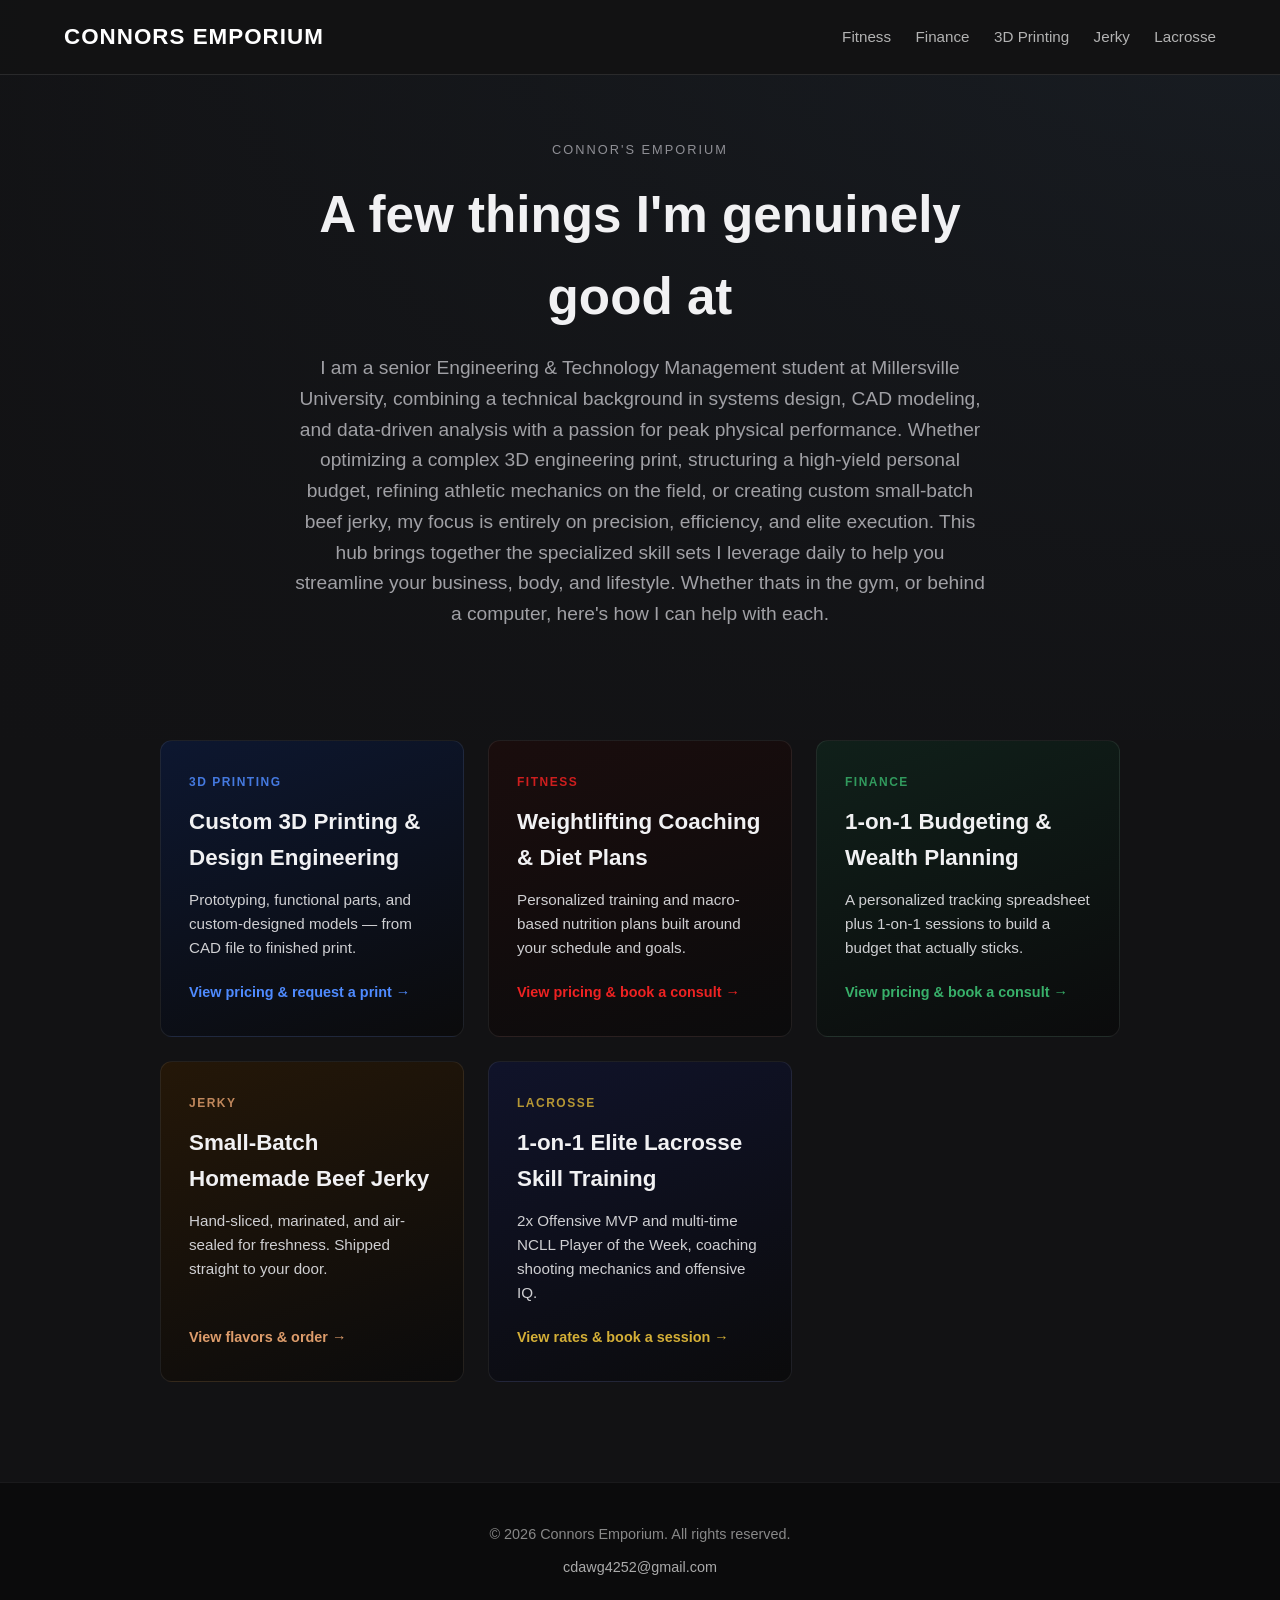
==== index.html @ 1c8dcb89 "Update index.html" ====
<!DOCTYPE html>
<html lang="en">
<head>
    <meta charset="UTF-8">
    <meta name="viewport" content="width=device-width, initial-scale=1.0">
    <title>Connors Emporium | Custom Services & Goods</title>
    <meta name="description" content="Connor's Emporium — custom 3D printing & design, personal training & nutrition coaching, budgeting consultations, and small-batch beef jerky.">
    <link rel="stylesheet" href="style.css">
</head>
<body>

    <header class="navbar">
        <a href="index.html" class="logo">Connors Emporium</a>
        <nav>
            <a href="fitness.html">Fitness</a>
            <a href="finance.html">Finance</a>
            <a href="printing.html">3D Printing</a>
            <a href="jerky.html">Jerky</a>
            <a href="lacrosse.html">Lacrosse</a>
        </nav>
    </header>

    <section class="hero">
        <div class="hero-content">
            <span class="eyebrow">Connor's Emporium</span>
            <h1>A few things I'm genuinely good at</h1>
            <p>
                I am a senior Engineering & Technology Management student at Millersville University, 
                combining a technical background in systems design, CAD modeling, and data-driven analysis with a passion for peak physical performance.
                Whether optimizing a complex 3D engineering print, structuring a high-yield personal budget, refining athletic mechanics on the field,
                or creating custom small-batch beef jerky, my focus is entirely on precision, efficiency, and elite execution. 
                This hub brings together the specialized skill sets I leverage daily to help you streamline your business, body, and lifestyle. Whether thats in the gym,
                or behind a computer, here's how I can help with each.
            </p>
        </div>
    </section>

    <div class="hub-grid">

        <a href="printing.html" class="service-card card-printing">
            <span class="tag">3D Printing</span>
            <h3>Custom 3D Printing & Design Engineering</h3>
            <p>Prototyping, functional parts, and custom-designed models — from CAD file to finished print.</p>
            <span class="card-cta">View pricing &amp; request a print &rarr;</span>
        </a>

        <a href="fitness.html" class="service-card card-fitness">
            <span class="tag">Fitness</span>
            <h3>Weightlifting Coaching & Diet Plans</h3>
            <p>Personalized training and macro-based nutrition plans built around your schedule and goals.</p>
            <span class="card-cta">View pricing &amp; book a consult &rarr;</span>
        </a>

        <a href="finance.html" class="service-card card-finance">
            <span class="tag">Finance</span>
            <h3>1-on-1 Budgeting & Wealth Planning</h3>
            <p>A personalized tracking spreadsheet plus 1-on-1 sessions to build a budget that actually sticks.</p>
            <span class="card-cta">View pricing &amp; book a consult &rarr;</span>
        </a>

        <a href="jerky.html" class="service-card card-jerky">
            <span class="tag">Jerky</span>
            <h3>Small-Batch Homemade Beef Jerky</h3>
            <p>Hand-sliced, marinated, and air-sealed for freshness. Shipped straight to your door.</p>
            <span class="card-cta">View flavors &amp; order &rarr;</span>
        </a>

        <a href="lacrosse.html" class="service-card card-lacrosse">
            <span class="tag">Lacrosse</span>
            <h3>1-on-1 Elite Lacrosse Skill Training</h3>
            <p>2x Offensive MVP and multi-time NCLL Player of the Week, coaching shooting mechanics and offensive IQ.</p>
            <span class="card-cta">View rates &amp; book a session &rarr;</span>
        </a>

    </div>

    <footer>
        <p>&copy; 2026 Connors Emporium. All rights reserved.</p>
        <div class="footer-links">
            <a href="mailto:cdawg4252@gmail.com">cdawg4252@gmail.com</a>
            <!-- Add social/LinkedIn links here if you want them -->
        </div>
    </footer>

    <a href="#" class="back-to-top" aria-label="Back to top">&uarr;</a>
    <script src="script.js"></script>
</body>
</html>
---- style.css ----
/* ============================================================
   Connors Emporium — shared stylesheet
   Used by: index.html (hub) + fitness/finance/printing/jerky.html
   ============================================================ */

* {
    margin: 0;
    padding: 0;
    box-sizing: border-box;
    font-family: 'Segoe UI', Tahoma, Geneva, Verdana, sans-serif;
    scroll-behavior: smooth;
}

body {
    background-color: #121214;
    color: #f1f1f3;
    line-height: 1.6;
}

a { color: inherit; }

/* --- Sticky Navigation --- */
.navbar {
    position: fixed;
    top: 0;
    width: 100%;
    background-color: rgba(18, 18, 20, 0.95);
    display: flex;
    justify-content: space-between;
    align-items: center;
    padding: 1.2rem 5%;
    z-index: 1000;
    border-bottom: 1px solid rgba(255, 255, 255, 0.1);
}

.navbar .logo {
    font-size: 1.4rem;
    font-weight: 700;
    letter-spacing: 1px;
    text-transform: uppercase;
    color: #ffffff;
    text-decoration: none;
}

.navbar nav a {
    color: #b3b3b3;
    text-decoration: none;
    margin-left: 20px;
    font-weight: 500;
    font-size: 0.95rem;
    transition: color 0.3s ease;
}

.navbar nav a:hover { color: #ffffff; }

.navbar nav a.back-link {
    border: 1px solid rgba(255,255,255,0.25);
    padding: 6px 14px;
    border-radius: 20px;
}

/* --- Hero --- */
.hero {
    min-height: 60vh;
    background: linear-gradient(rgba(18, 18, 20, 0.75), rgba(18, 18, 20, 0.95)),
                radial-gradient(circle at top right, #2c3e50, #121214);
    display: flex;
    justify-content: center;
    align-items: center;
    text-align: center;
    padding: 140px 20px 80px;
}

.hero-content { max-width: 760px; }

.hero-content .eyebrow {
    text-transform: uppercase;
    letter-spacing: 2px;
    font-size: 0.8rem;
    color: #8f8f95;
    margin-bottom: 14px;
    display: block;
}

.hero-content h1 {
    font-size: 3.2rem;
    margin-bottom: 15px;
    font-weight: 800;
}

.hero-content p {
    font-size: 1.2rem;
    max-width: 700px;
    margin: 0 auto 30px auto;
    color: #a0a0a5;
}

.credentials-row {
    display: flex;
    flex-wrap: wrap;
    justify-content: center;
    gap: 12px;
    margin-top: 20px;
}

.credential-pill {
    background: rgba(255,255,255,0.08);
    border: 1px solid rgba(255,255,255,0.15);
    padding: 8px 16px;
    border-radius: 20px;
    font-size: 0.85rem;
    font-weight: 600;
}

/* --- Generic layout --- */
.section {
    padding: 90px 20px;
    display: flex;
    justify-content: center;
}

.container { width: 100%; max-width: 850px; }

.section h2 { font-size: 2.2rem; margin-bottom: 10px; text-align: center; }

.section-subtitle {
    text-align: center;
    margin-bottom: 45px;
    color: #dddddf;
    font-size: 1.1rem;
    max-width: 650px;
    margin-left: auto;
    margin-right: auto;
}

/* --- About / bio block --- */
.about-block {
    max-width: 700px;
    margin: 0 auto 50px auto;
    padding: 24px 28px;
    border-radius: 10px;
    background: rgba(255,255,255,0.04);
    border: 1px solid rgba(255,255,255,0.08);
    font-size: 1rem;
    color: #d5d5d8;
}
.about-block strong { color: #ffffff; }

/* --- Pricing --- */
.pricing-box {
    max-width: 700px;
    margin: 0 auto 50px auto;
    padding: 24px 28px;
    border-radius: 10px;
    border: 1px dashed rgba(255,255,255,0.25);
    background: rgba(255,255,255,0.03);
}
.pricing-box h3 { font-size: 1.15rem; margin-bottom: 14px; }
.pricing-row {
    display: flex;
    justify-content: space-between;
    padding: 8px 0;
    border-bottom: 1px solid rgba(255,255,255,0.08);
    font-size: 0.95rem;
}
.pricing-row:last-child { border-bottom: none; }
.pricing-row .price { font-weight: 700; }
.pricing-note { font-size: 0.82rem; color: #9a9a9f; margin-top: 12px; }

/* --- Testimonials --- */
.testimonial-grid {
    display: grid;
    grid-template-columns: repeat(auto-fit, minmax(220px, 1fr));
    gap: 20px;
    max-width: 750px;
    margin: 0 auto 50px auto;
}
.testimonial-card {
    border: 2px dashed rgba(255,255,255,0.2);
    border-radius: 8px;
    padding: 20px;
    font-size: 0.9rem;
    color: #a7a7ac;
    text-align: center;
}

/* --- Hub page: service cards --- */
.hub-grid {
    display: grid;
    grid-template-columns: repeat(auto-fit, minmax(260px, 1fr));
    gap: 24px;
    max-width: 1000px;
    margin: 0 auto;
    padding: 0 20px 100px;
}

.service-card {
    border-radius: 12px;
    padding: 32px 28px;
    text-decoration: none;
    display: flex;
    flex-direction: column;
    gap: 12px;
    transition: transform 0.2s ease, box-shadow 0.2s ease;
    border: 1px solid rgba(255,255,255,0.08);
}
.service-card:hover {
    transform: translateY(-4px);
    box-shadow: 0 12px 30px rgba(0,0,0,0.35);
}
.service-card .tag {
    text-transform: uppercase;
    font-size: 0.75rem;
    letter-spacing: 1.5px;
    font-weight: 700;
    opacity: 0.85;
}
.service-card h3 { font-size: 1.4rem; }
.service-card p { font-size: 0.95rem; color: #cfcfd2; flex-grow: 1; }
.service-card .card-cta {
    font-weight: 700;
    font-size: 0.9rem;
    margin-top: 8px;
}

.card-fitness { background: linear-gradient(160deg, #1a0d0d, #0b0b0c); }
.card-fitness .tag, .card-fitness .card-cta { color: #ee2222; }

.card-finance { background: linear-gradient(160deg, #10201a, #0b0b0c); }
.card-finance .tag, .card-finance .card-cta { color: #38b06a; }

.card-printing { background: linear-gradient(160deg, #0d1730, #0b0b0c); }
.card-printing .tag, .card-printing .card-cta { color: #4f8bff; }

.card-jerky { background: linear-gradient(160deg, #241708, #0b0b0c); }
.card-jerky .tag, .card-jerky .card-cta { color: #dd9c6b; }

.card-lacrosse { background: linear-gradient(160deg, #10132a, #0b0b0c); }
.card-lacrosse .tag, .card-lacrosse .card-cta { color: #d4af37; }

/* --- Section color themes (subpages) --- */
.section-fitness { background-color: #0b0b0c; border-top: 4px solid #cc1111; }
.section-fitness h2 { color: #ee2222; }

.section-finance { background-color: #ffffff; color: #1a2e1a; }
.section-finance h2 { color: #1e5c2d; }
.section-finance .section-subtitle { color: #4a554a; }
.section-finance .about-block { background: rgba(30,92,45,0.06); border-color: rgba(30,92,45,0.2); color: #223a22; }
.section-finance .about-block strong { color: #1e5c2d; }
.section-finance .pricing-box { border-color: rgba(30,92,45,0.35); background: rgba(30,92,45,0.04); }
.section-finance .pricing-row { border-bottom-color: rgba(30,92,45,0.15); color: #223a22; }
.section-finance .pricing-note { color: #5a655a; }
.section-finance .testimonial-card { border-color: rgba(30,92,45,0.3); color: #4a554a; }
.section-finance .order-form label { color: #223a22; }
.section-finance .order-form input,
.section-finance .order-form select,
.section-finance .order-form textarea {
    background-color: #f4f7f4;
    color: #1a2e1a;
    border: 1px solid #cbd2cb;
}
.section-finance .btn-submit { background-color: #1e5c2d; color: #ffffff; }
.section-finance .btn-submit:hover { background-color: #14401e; }

.section-printing { background-color: #f8fafc; color: #0f172a; border-top: 1px solid #e2e8f0; }
.section-printing h2 { color: #1d4ed8; }
.section-printing .section-subtitle { color: #475569; }
.section-printing .showcase-title { color: #1e293b; margin-bottom: 20px; text-align: center; }
.section-printing .about-block { background: rgba(29,78,216,0.05); border-color: rgba(29,78,216,0.2); color: #334155; }
.section-printing .about-block strong { color: #1d4ed8; }
.section-printing .pricing-box { border-color: rgba(29,78,216,0.3); background: rgba(29,78,216,0.04); }
.section-printing .pricing-row { border-bottom-color: rgba(29,78,216,0.15); color: #334155; }
.section-printing .pricing-note { color: #64748b; }
.section-printing .testimonial-card { border-color: rgba(29,78,216,0.3); color: #64748b; }
.section-printing .order-form label { color: #1e293b; }
.section-printing .order-form input,
.section-printing .order-form textarea {
    background-color: #ffffff;
    color: #0f172a;
    border: 1px solid #cbd5e1;
}
.section-printing .btn-submit { background-color: #1d4ed8; color: #ffffff; }
.section-printing .btn-submit:hover { background-color: #1e40af; }

.section-jerky { background-color: #241c15; color: #f5eedc; border-top: 4px solid #875836; }
.section-jerky h2 { color: #dd9c6b; }
.section-jerky .about-block { background: rgba(135,88,54,0.12); border-color: rgba(135,88,54,0.3); color: #f5eedc; }
.section-jerky .about-block strong { color: #dd9c6b; }
.section-jerky .pricing-box { border-color: rgba(135,88,54,0.4); background: rgba(135,88,54,0.08); }
.section-jerky .pricing-row { border-bottom-color: rgba(135,88,54,0.2); }
.section-jerky .pricing-note { color: #c9b8a0; }
.section-jerky .testimonial-card { border-color: rgba(135,88,54,0.35); color: #d8c7b0; }
.section-jerky .order-form input,
.section-jerky .order-form select,
.section-jerky .order-form textarea {
    background-color: #31271e;
    color: #f5eedc;
    border: 1px solid #544334;
}
.section-jerky .btn-submit { background-color: #875836; color: #ffffff; }
.section-jerky .btn-submit:hover { background-color: #633f24; }

.section-lacrosse { background-color: #0b0e1a; border-top: 4px solid #d4af37; }
.section-lacrosse h2 { color: #d4af37; }
.section-lacrosse .showcase-title { color: #e8e8ea; margin-bottom: 20px; text-align: center; }
.section-lacrosse .about-block { background: rgba(212,175,55,0.08); border-color: rgba(212,175,55,0.25); }
.section-lacrosse .about-block strong { color: #d4af37; }
.section-lacrosse .pricing-box { border-color: rgba(212,175,55,0.35); background: rgba(212,175,55,0.04); }
.section-lacrosse .testimonial-card { border-color: rgba(212,175,55,0.3); }
.section-lacrosse .order-form { background: #12152a; }
.section-lacrosse .btn-submit { background-color: #d4af37; color: #14151a; }
.section-lacrosse .btn-submit:hover { background-color: #b8952b; }

/* --- Forms --- */
.order-form {
    display: flex;
    flex-direction: column;
    gap: 20px;
    background: rgba(0, 0, 0, 0.03);
    padding: 30px;
    border-radius: 8px;
}
.section-fitness .order-form { background: #141416; }
.section-jerky .order-form { background: #1b140f; }

.form-group { display: flex; flex-direction: column; gap: 8px; }
.form-row { display: grid; grid-template-columns: 1fr 1fr; gap: 20px; }

label { font-size: 0.95rem; font-weight: 600; color: #cdcdcd; }

input, select, textarea {
    padding: 12px;
    border-radius: 5px;
    border: 1px solid #3a3a3c;
    background-color: #1a1a1c;
    color: #ffffff;
    font-size: 1rem;
    width: 100%;
}

input:focus, select:focus, textarea:focus {
    outline: none;
    border-color: inherit;
    box-shadow: 0 0 0 2px rgba(255,255,255,0.1);
}

.file-notice-box {
    padding: 15px;
    background-color: rgba(29, 78, 216, 0.08);
    border-left: 4px solid #1d4ed8;
    border-radius: 4px;
}
.notice-text { font-size: 0.88rem; color: #334155; line-height: 1.4; }

.form-status {
    font-size: 0.9rem;
    padding: 12px 14px;
    border-radius: 6px;
    display: none;
}
.form-status.visible { display: block; }
.form-status.success { background: rgba(56, 176, 106, 0.15); color: #38b06a; border: 1px solid rgba(56,176,106,0.35); }
.form-status.error { background: rgba(238, 34, 34, 0.12); color: #ee2222; border: 1px solid rgba(238,34,34,0.3); }

/* --- Buttons --- */
.btn {
    display: inline-block;
    padding: 12px 28px;
    font-weight: 600;
    text-decoration: none;
    border-radius: 5px;
    transition: all 0.2s ease;
    cursor: pointer;
    border: none;
    font-size: 1rem;
}

.hero .btn { background-color: #ffffff; color: #121214; margin: 6px; }
.hero .btn:hover { background-color: #dddddf; }

.btn-submit {
    background-color: #ee2222;
    color: #ffffff;
    padding: 15px;
    text-transform: uppercase;
    letter-spacing: 0.5px;
    margin-top: 10px;
}
.btn-submit:hover { background-color: #aa1111; }
.btn-submit:disabled { opacity: 0.6; cursor: not-allowed; }

/* --- Portfolio grid (3D printing showcase) --- */
.portfolio-grid {
    display: grid;
    grid-template-columns: repeat(auto-fit, minmax(220px, 1fr));
    gap: 20px;
    margin-bottom: 40px;
}
.portfolio-item { text-align: center; }
.photo-placeholder {
    width: 100%;
    height: 180px;
    background-color: #e2e8f0;
    border: 2px dashed #cbd5e1;
    border-radius: 6px;
    display: flex;
    justify-content: center;
    align-items: center;
    color: #64748b;
    font-size: 0.9rem;
    font-weight: 500;
    margin-bottom: 10px;
}

/* --- Footer --- */
footer {
    text-align: center;
    padding: 40px 20px;
    background-color: #0b0b0c;
    color: #888888;
    font-size: 0.9rem;
    border-top: 1px solid #1a1a1c;
}
footer .footer-links { margin-top: 10px; }
footer .footer-links a {
    color: #aaaaaa;
    text-decoration: none;
    margin: 0 10px;
}
footer .footer-links a:hover { color: #ffffff; text-decoration: underline; }

/* --- Back to top --- */
.back-to-top {
    position: fixed;
    bottom: 24px;
    right: 24px;
    width: 44px;
    height: 44px;
    border-radius: 50%;
    background: rgba(255,255,255,0.12);
    border: 1px solid rgba(255,255,255,0.25);
    color: #fff;
    display: flex;
    align-items: center;
    justify-content: center;
    text-decoration: none;
    font-size: 1.1rem;
    opacity: 0;
    pointer-events: none;
    transition: opacity 0.2s ease;
    z-index: 999;
}
.back-to-top.visible { opacity: 1; pointer-events: auto; }

/* --- Accessibility: visible focus --- */
a:focus-visible, button:focus-visible, input:focus-visible, select:focus-visible, textarea:focus-visible {
    outline: 2px solid #4f8bff;
    outline-offset: 2px;
}

@media (prefers-reduced-motion: reduce) {
    * { scroll-behavior: auto !important; transition: none !important; }
}

/* --- Responsive --- */
@media (max-width: 600px) {
    .form-row { grid-template-columns: 1fr; gap: 20px; }
    .hero-content h1 { font-size: 2.1rem; }
    .navbar { padding: 1rem; }
    .navbar nav a { margin-left: 10px; font-size: 0.8rem; }
}
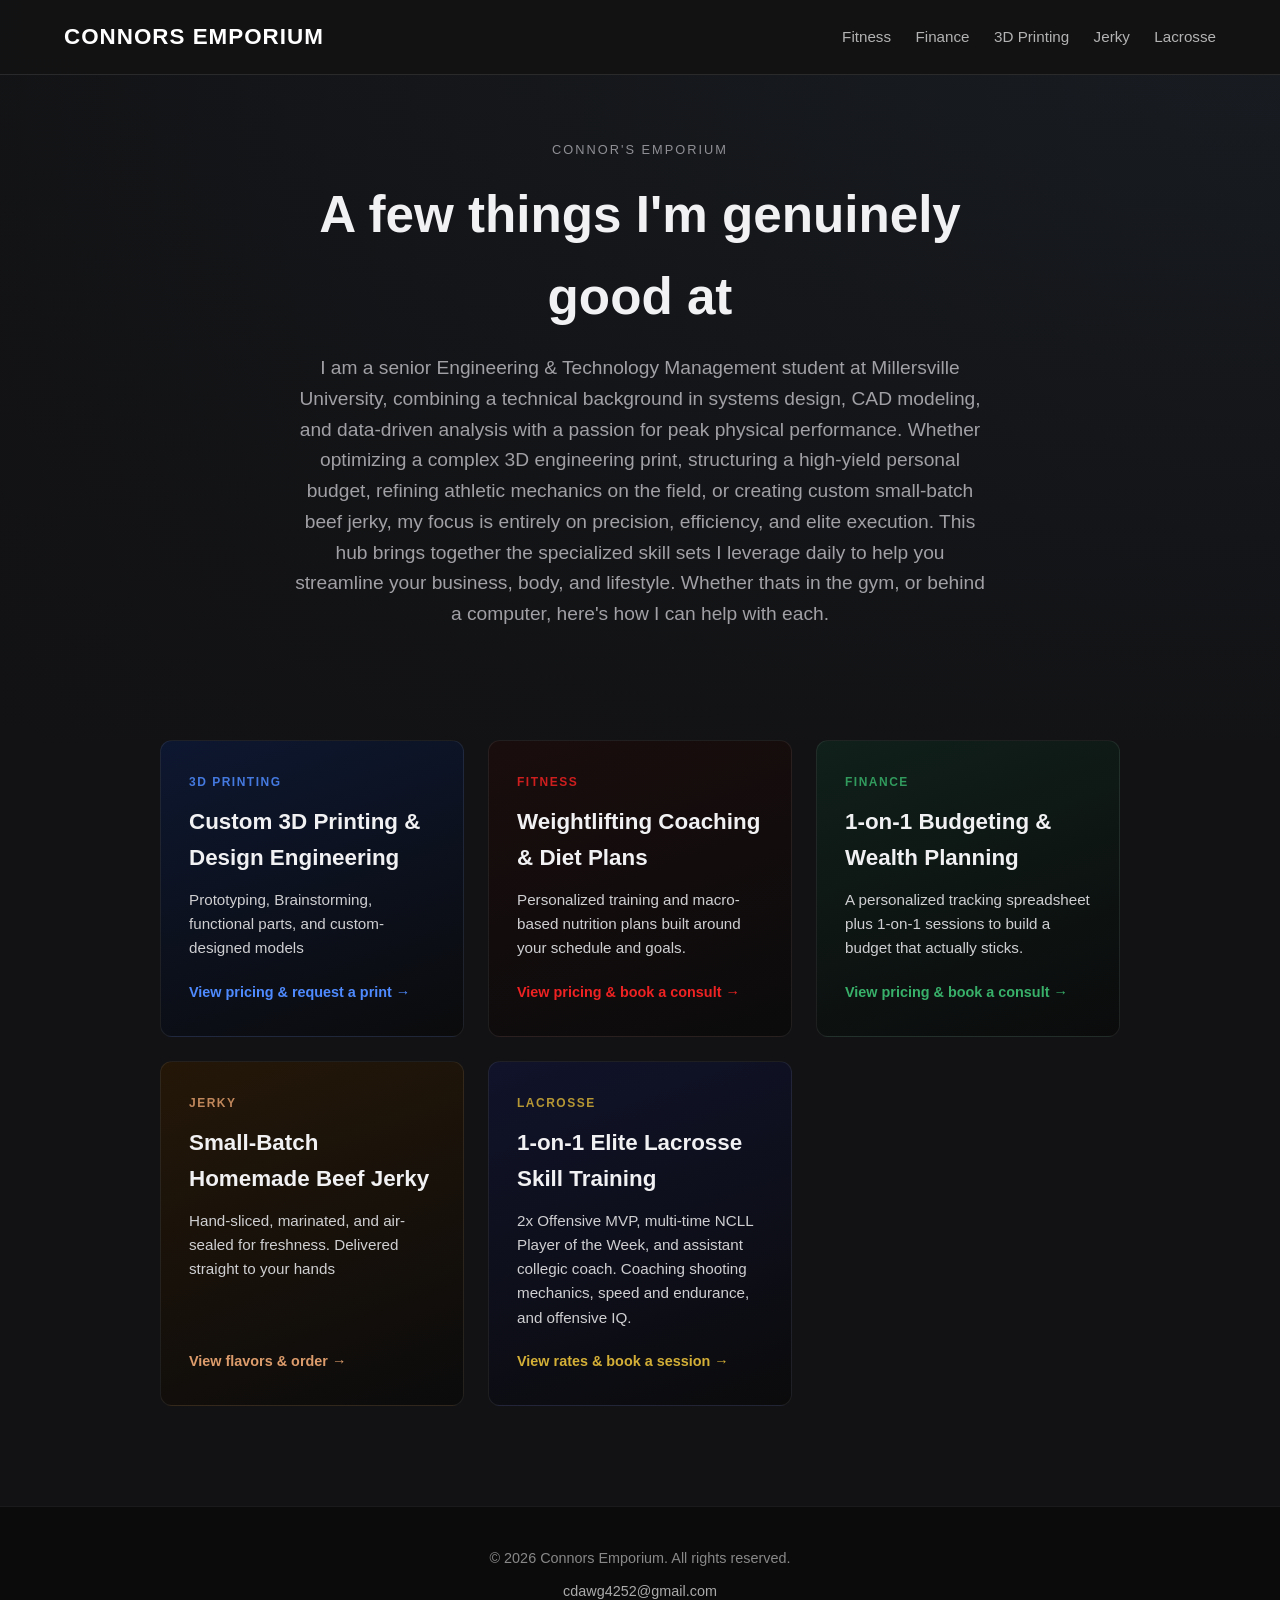
==== commit d8ada1f0: "Update index.html" ====
--- a/index.html
+++ b/index.html
@@ -40,7 +40,7 @@
         <a href="printing.html" class="service-card card-printing">
             <span class="tag">3D Printing</span>
             <h3>Custom 3D Printing & Design Engineering</h3>
-            <p>Prototyping, functional parts, and custom-designed models — from CAD file to finished print.</p>
+            <p>Prototyping, Brainstorming, functional parts, and custom-designed models</p>
             <span class="card-cta">View pricing &amp; request a print &rarr;</span>
         </a>
 
@@ -61,14 +61,14 @@
         <a href="jerky.html" class="service-card card-jerky">
             <span class="tag">Jerky</span>
             <h3>Small-Batch Homemade Beef Jerky</h3>
-            <p>Hand-sliced, marinated, and air-sealed for freshness. Shipped straight to your door.</p>
+            <p>Hand-sliced, marinated, and air-sealed for freshness. Delivered straight to your hands</p>
             <span class="card-cta">View flavors &amp; order &rarr;</span>
         </a>
 
         <a href="lacrosse.html" class="service-card card-lacrosse">
             <span class="tag">Lacrosse</span>
             <h3>1-on-1 Elite Lacrosse Skill Training</h3>
-            <p>2x Offensive MVP and multi-time NCLL Player of the Week, coaching shooting mechanics and offensive IQ.</p>
+            <p>2x Offensive MVP, multi-time NCLL Player of the Week, and assistant collegic coach. Coaching shooting mechanics, speed and endurance, and offensive IQ.</p>
             <span class="card-cta">View rates &amp; book a session &rarr;</span>
         </a>
 
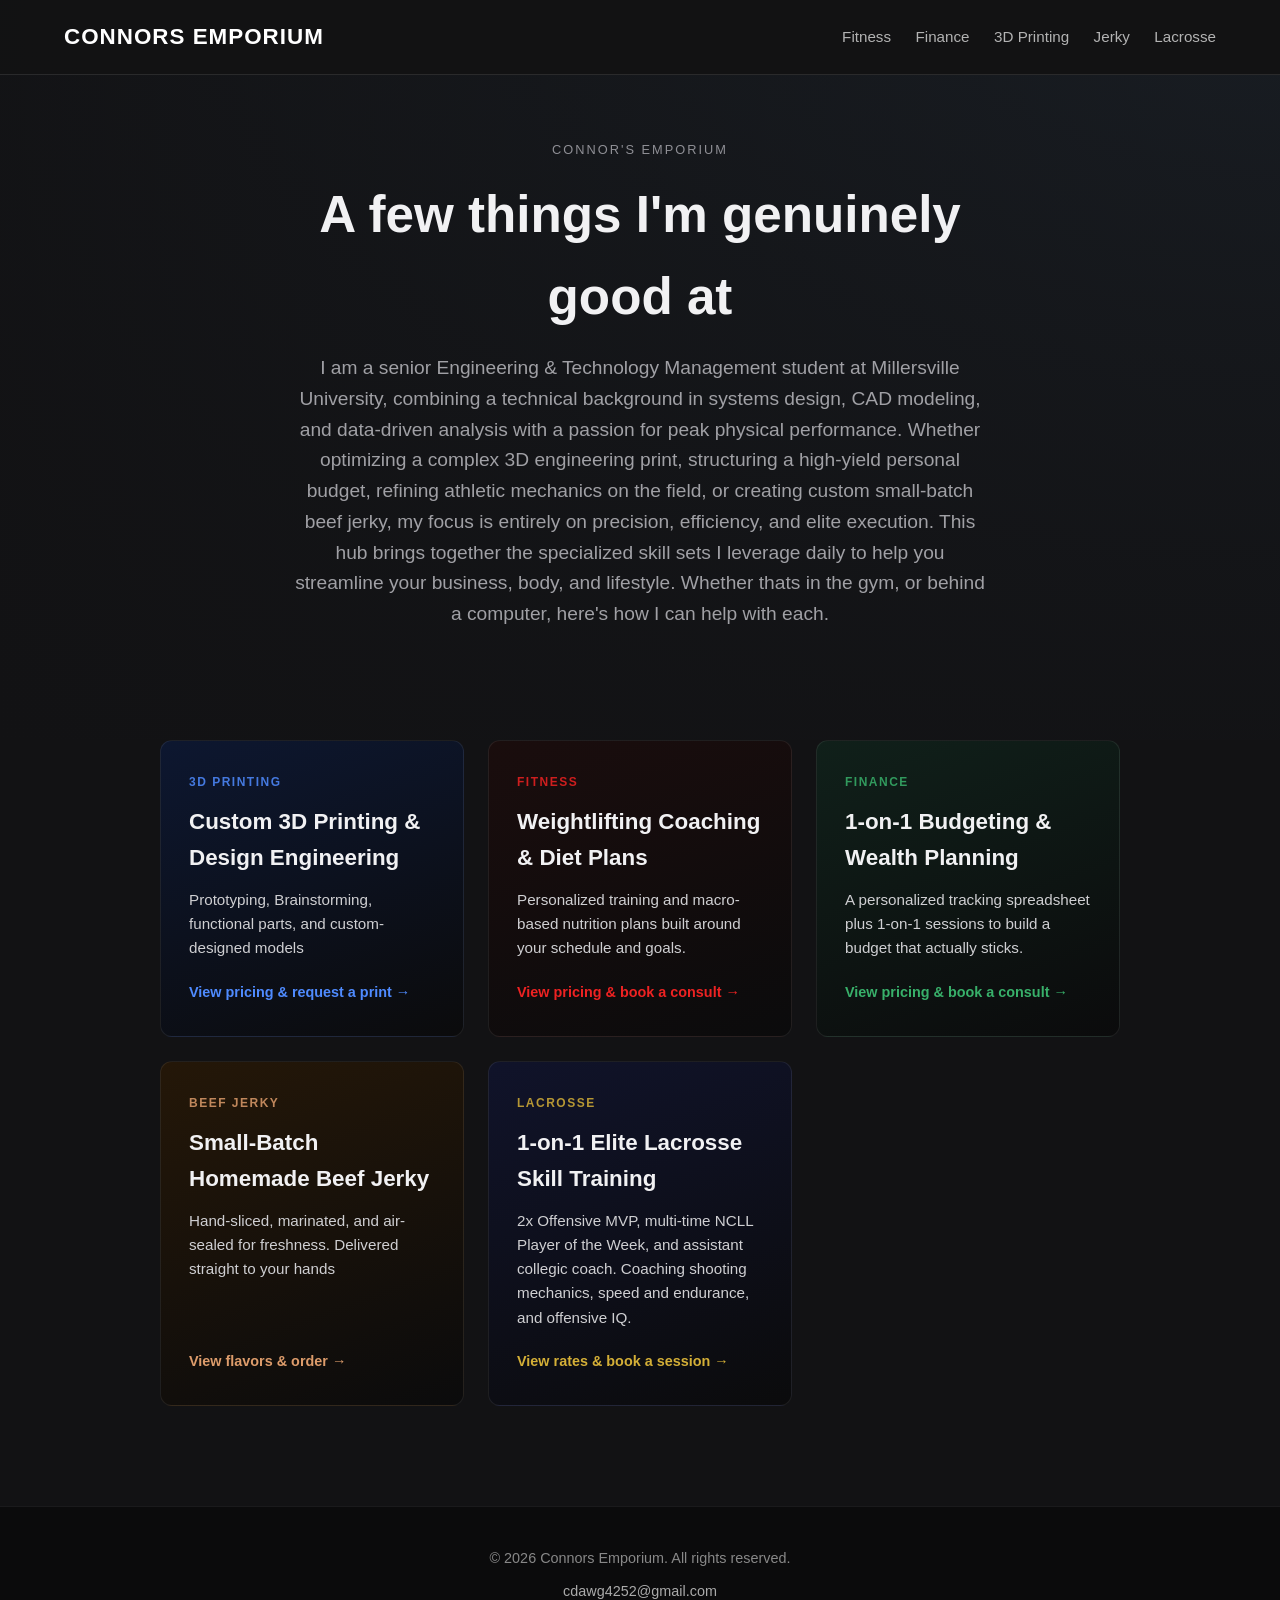
==== commit f8fdb516: "Update index.html" ====
--- a/index.html
+++ b/index.html
@@ -59,7 +59,7 @@
         </a>
 
         <a href="jerky.html" class="service-card card-jerky">
-            <span class="tag">Jerky</span>
+            <span class="tag">Beef Jerky</span>
             <h3>Small-Batch Homemade Beef Jerky</h3>
             <p>Hand-sliced, marinated, and air-sealed for freshness. Delivered straight to your hands</p>
             <span class="card-cta">View flavors &amp; order &rarr;</span>
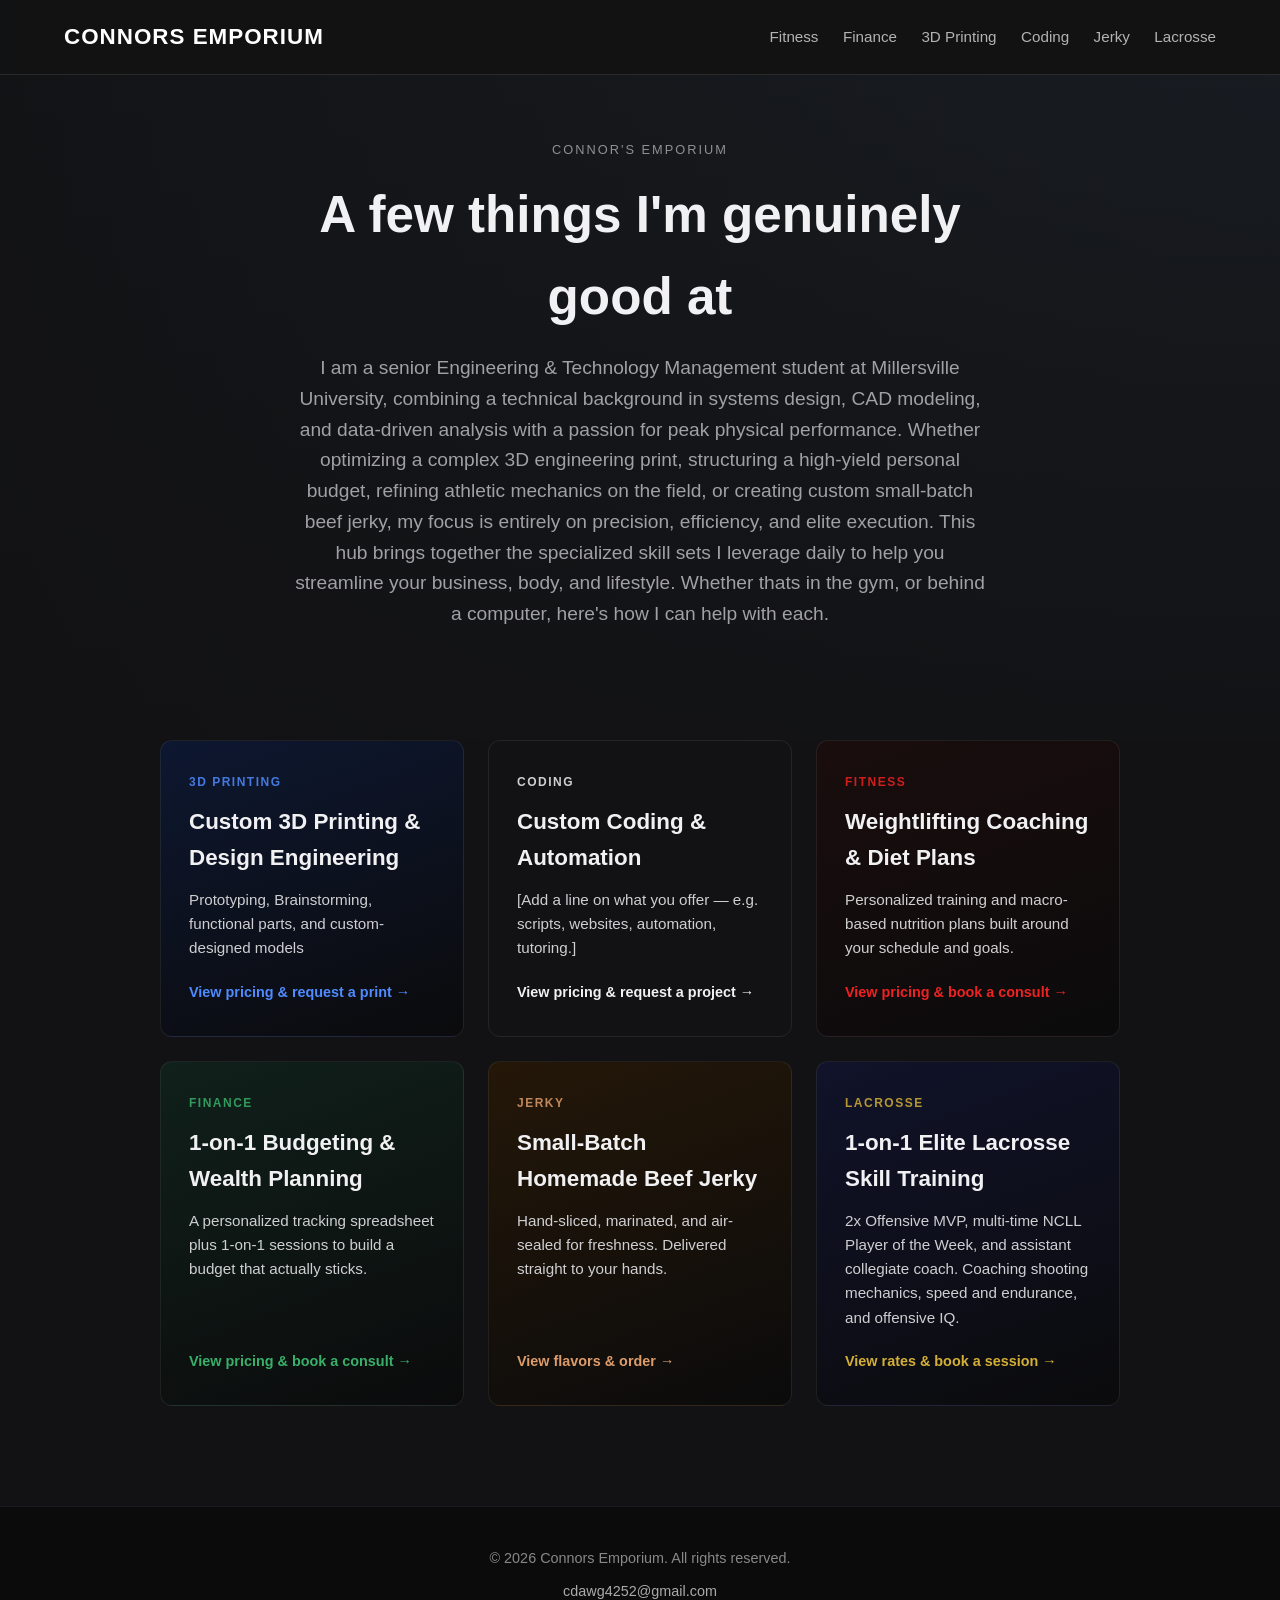
==== commit e7cc2947: "Add files via upload" ====
--- a/index.html
+++ b/index.html
@@ -4,7 +4,7 @@
     <meta charset="UTF-8">
     <meta name="viewport" content="width=device-width, initial-scale=1.0">
     <title>Connors Emporium | Custom Services & Goods</title>
-    <meta name="description" content="Connor's Emporium — custom 3D printing & design, personal training & nutrition coaching, budgeting consultations, and small-batch beef jerky.">
+    <meta name="description" content="Connor's Emporium — custom 3D printing & design, coding, personal training & nutrition coaching, budgeting consultations, lacrosse training, and small-batch beef jerky.">
     <link rel="stylesheet" href="style.css">
 </head>
 <body>
@@ -15,6 +15,7 @@
             <a href="fitness.html">Fitness</a>
             <a href="finance.html">Finance</a>
             <a href="printing.html">3D Printing</a>
+            <a href="coding.html">Coding</a>
             <a href="jerky.html">Jerky</a>
             <a href="lacrosse.html">Lacrosse</a>
         </nav>
@@ -25,10 +26,10 @@
             <span class="eyebrow">Connor's Emporium</span>
             <h1>A few things I'm genuinely good at</h1>
             <p>
-                I am a senior Engineering & Technology Management student at Millersville University, 
+                I am a senior Engineering & Technology Management student at Millersville University,
                 combining a technical background in systems design, CAD modeling, and data-driven analysis with a passion for peak physical performance.
                 Whether optimizing a complex 3D engineering print, structuring a high-yield personal budget, refining athletic mechanics on the field,
-                or creating custom small-batch beef jerky, my focus is entirely on precision, efficiency, and elite execution. 
+                or creating custom small-batch beef jerky, my focus is entirely on precision, efficiency, and elite execution.
                 This hub brings together the specialized skill sets I leverage daily to help you streamline your business, body, and lifestyle. Whether thats in the gym,
                 or behind a computer, here's how I can help with each.
             </p>
@@ -42,6 +43,13 @@
             <h3>Custom 3D Printing & Design Engineering</h3>
             <p>Prototyping, Brainstorming, functional parts, and custom-designed models</p>
             <span class="card-cta">View pricing &amp; request a print &rarr;</span>
+        </a>
+
+        <a href="coding.html" class="service-card card-coding">
+            <span class="tag">Coding</span>
+            <h3>Custom Coding & Automation</h3>
+            <p>[Add a line on what you offer — e.g. scripts, websites, automation, tutoring.]</p>
+            <span class="card-cta">View pricing &amp; request a project &rarr;</span>
         </a>
 
         <a href="fitness.html" class="service-card card-fitness">
@@ -59,16 +67,16 @@
         </a>
 
         <a href="jerky.html" class="service-card card-jerky">
-            <span class="tag">Beef Jerky</span>
+            <span class="tag">Jerky</span>
             <h3>Small-Batch Homemade Beef Jerky</h3>
-            <p>Hand-sliced, marinated, and air-sealed for freshness. Delivered straight to your hands</p>
+            <p>Hand-sliced, marinated, and air-sealed for freshness. Delivered straight to your hands.</p>
             <span class="card-cta">View flavors &amp; order &rarr;</span>
         </a>
 
         <a href="lacrosse.html" class="service-card card-lacrosse">
             <span class="tag">Lacrosse</span>
             <h3>1-on-1 Elite Lacrosse Skill Training</h3>
-            <p>2x Offensive MVP, multi-time NCLL Player of the Week, and assistant collegic coach. Coaching shooting mechanics, speed and endurance, and offensive IQ.</p>
+            <p>2x Offensive MVP, multi-time NCLL Player of the Week, and assistant collegiate coach. Coaching shooting mechanics, speed and endurance, and offensive IQ.</p>
             <span class="card-cta">View rates &amp; book a session &rarr;</span>
         </a>
 
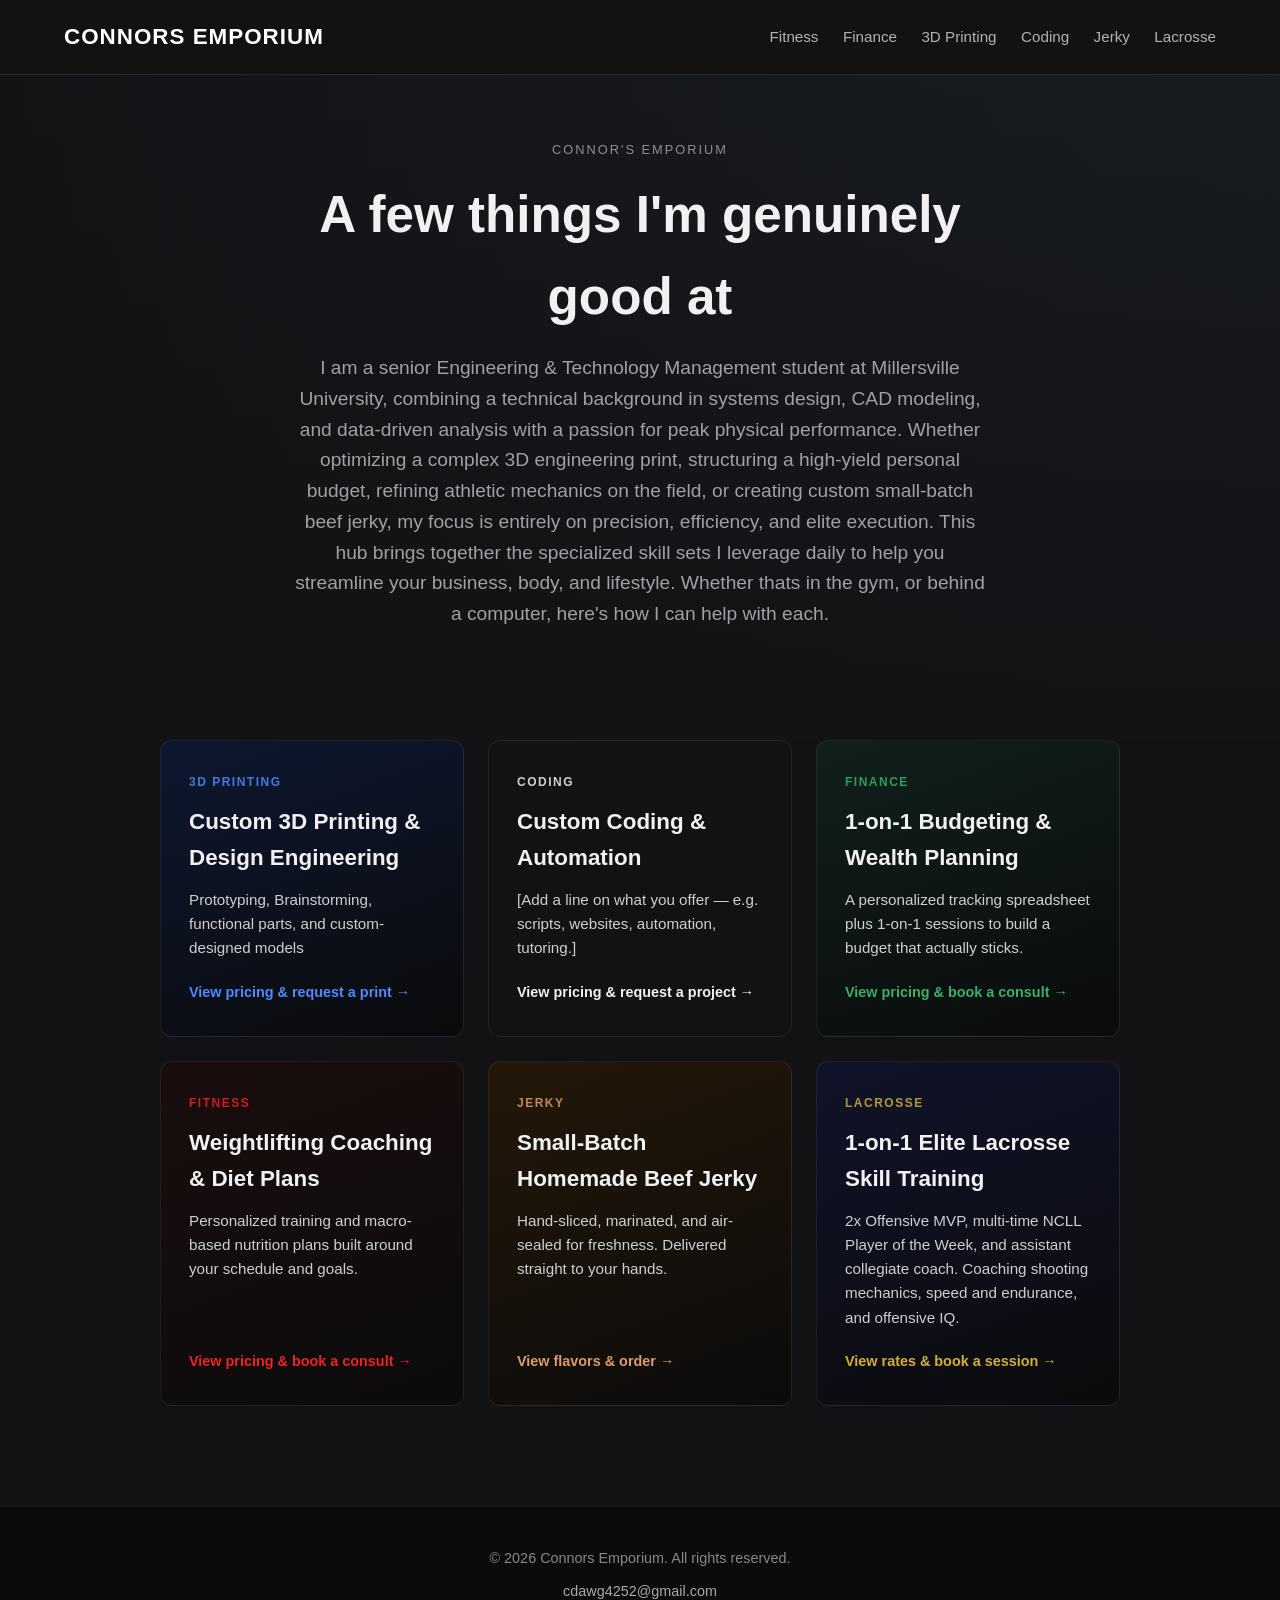
==== commit 67eef475: "Update index.html" ====
--- a/index.html
+++ b/index.html
@@ -52,20 +52,20 @@
             <span class="card-cta">View pricing &amp; request a project &rarr;</span>
         </a>
 
+        <a href="finance.html" class="service-card card-finance">
+            <span class="tag">Finance</span>
+            <h3>1-on-1 Budgeting & Wealth Planning</h3>
+            <p>A personalized tracking spreadsheet plus 1-on-1 sessions to build a budget that actually sticks.</p>
+            <span class="card-cta">View pricing &amp; book a consult &rarr;</span>
+        </a>
+        
         <a href="fitness.html" class="service-card card-fitness">
             <span class="tag">Fitness</span>
             <h3>Weightlifting Coaching & Diet Plans</h3>
             <p>Personalized training and macro-based nutrition plans built around your schedule and goals.</p>
             <span class="card-cta">View pricing &amp; book a consult &rarr;</span>
         </a>
-
-        <a href="finance.html" class="service-card card-finance">
-            <span class="tag">Finance</span>
-            <h3>1-on-1 Budgeting & Wealth Planning</h3>
-            <p>A personalized tracking spreadsheet plus 1-on-1 sessions to build a budget that actually sticks.</p>
-            <span class="card-cta">View pricing &amp; book a consult &rarr;</span>
-        </a>
-
+        
         <a href="jerky.html" class="service-card card-jerky">
             <span class="tag">Jerky</span>
             <h3>Small-Batch Homemade Beef Jerky</h3>
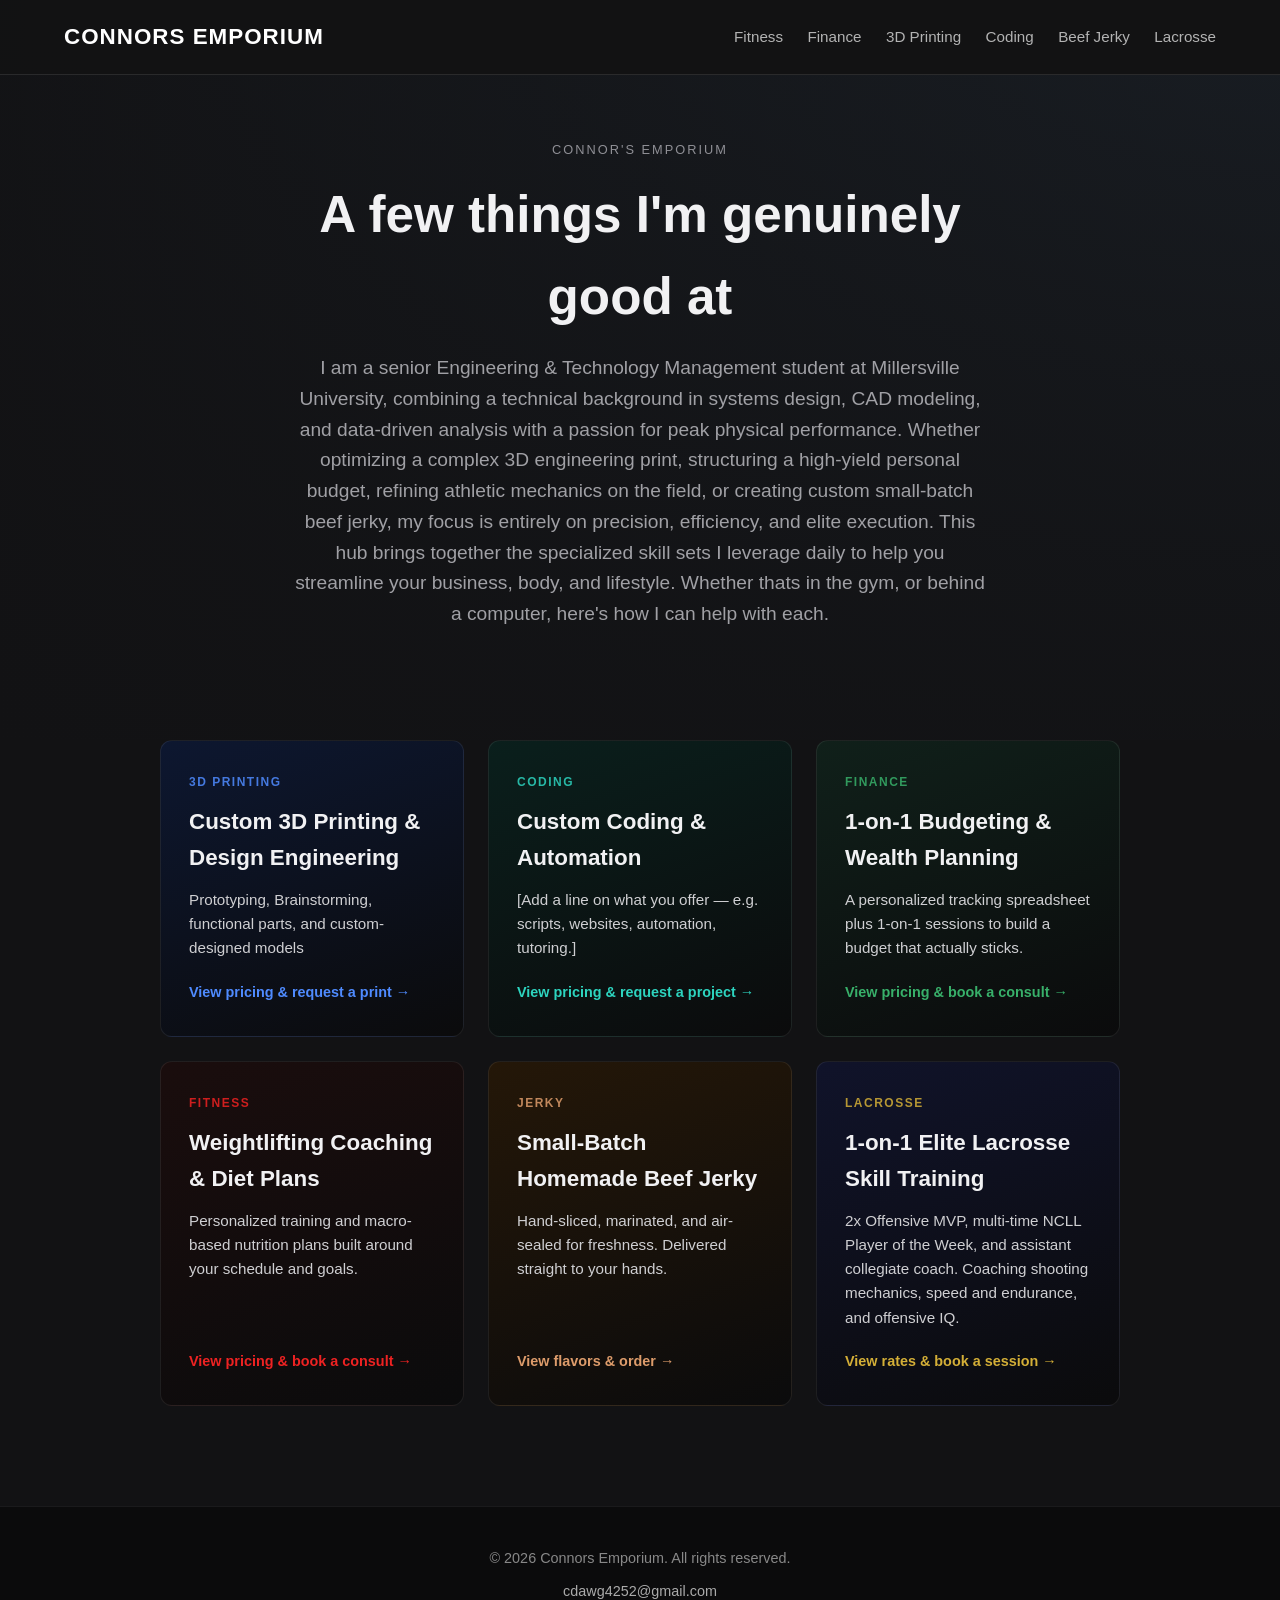
==== commit 028b1698: "Update index.html" ====
--- a/index.html
+++ b/index.html
@@ -3,7 +3,7 @@
 <head>
     <meta charset="UTF-8">
     <meta name="viewport" content="width=device-width, initial-scale=1.0">
-    <title>Connors Emporium | Custom Services & Goods</title>
+    <title>Connor's Emporium </title>
     <meta name="description" content="Connor's Emporium — custom 3D printing & design, coding, personal training & nutrition coaching, budgeting consultations, lacrosse training, and small-batch beef jerky.">
     <link rel="stylesheet" href="style.css">
 </head>
@@ -16,7 +16,7 @@
             <a href="finance.html">Finance</a>
             <a href="printing.html">3D Printing</a>
             <a href="coding.html">Coding</a>
-            <a href="jerky.html">Jerky</a>
+            <a href="jerky.html">Beef Jerky</a>
             <a href="lacrosse.html">Lacrosse</a>
         </nav>
     </header>
--- a/style.css
+++ b/style.css
@@ -237,6 +237,9 @@
 
 .card-lacrosse { background: linear-gradient(160deg, #10132a, #0b0b0c); }
 .card-lacrosse .tag, .card-lacrosse .card-cta { color: #d4af37; }
+
+.card-coding { background: linear-gradient(160deg, #0a1f1c, #0b0b0c); }
+.card-coding .tag, .card-coding .card-cta { color: #2dd4bf; }
 
 /* --- Section color themes (subpages) --- */
 .section-fitness { background-color: #0b0b0c; border-top: 4px solid #cc1111; }
@@ -311,6 +314,17 @@
 .section-lacrosse .btn-submit { background-color: #d4af37; color: #14151a; }
 .section-lacrosse .btn-submit:hover { background-color: #b8952b; }
 
+.section-coding { background-color: #0a0f0e; border-top: 4px solid #2dd4bf; }
+.section-coding h2 { color: #2dd4bf; }
+.section-coding .showcase-title { color: #e8e8ea; margin-bottom: 20px; text-align: center; }
+.section-coding .about-block { background: rgba(45,212,191,0.08); border-color: rgba(45,212,191,0.25); }
+.section-coding .about-block strong { color: #2dd4bf; }
+.section-coding .pricing-box { border-color: rgba(45,212,191,0.35); background: rgba(45,212,191,0.04); }
+.section-coding .testimonial-card { border-color: rgba(45,212,191,0.3); }
+.section-coding .order-form { background: #101a18; }
+.section-coding .btn-submit { background-color: #2dd4bf; color: #0a0f0e; }
+.section-coding .btn-submit:hover { background-color: #22b8a5; }
+
 /* --- Forms --- */
 .order-form {
     display: flex;
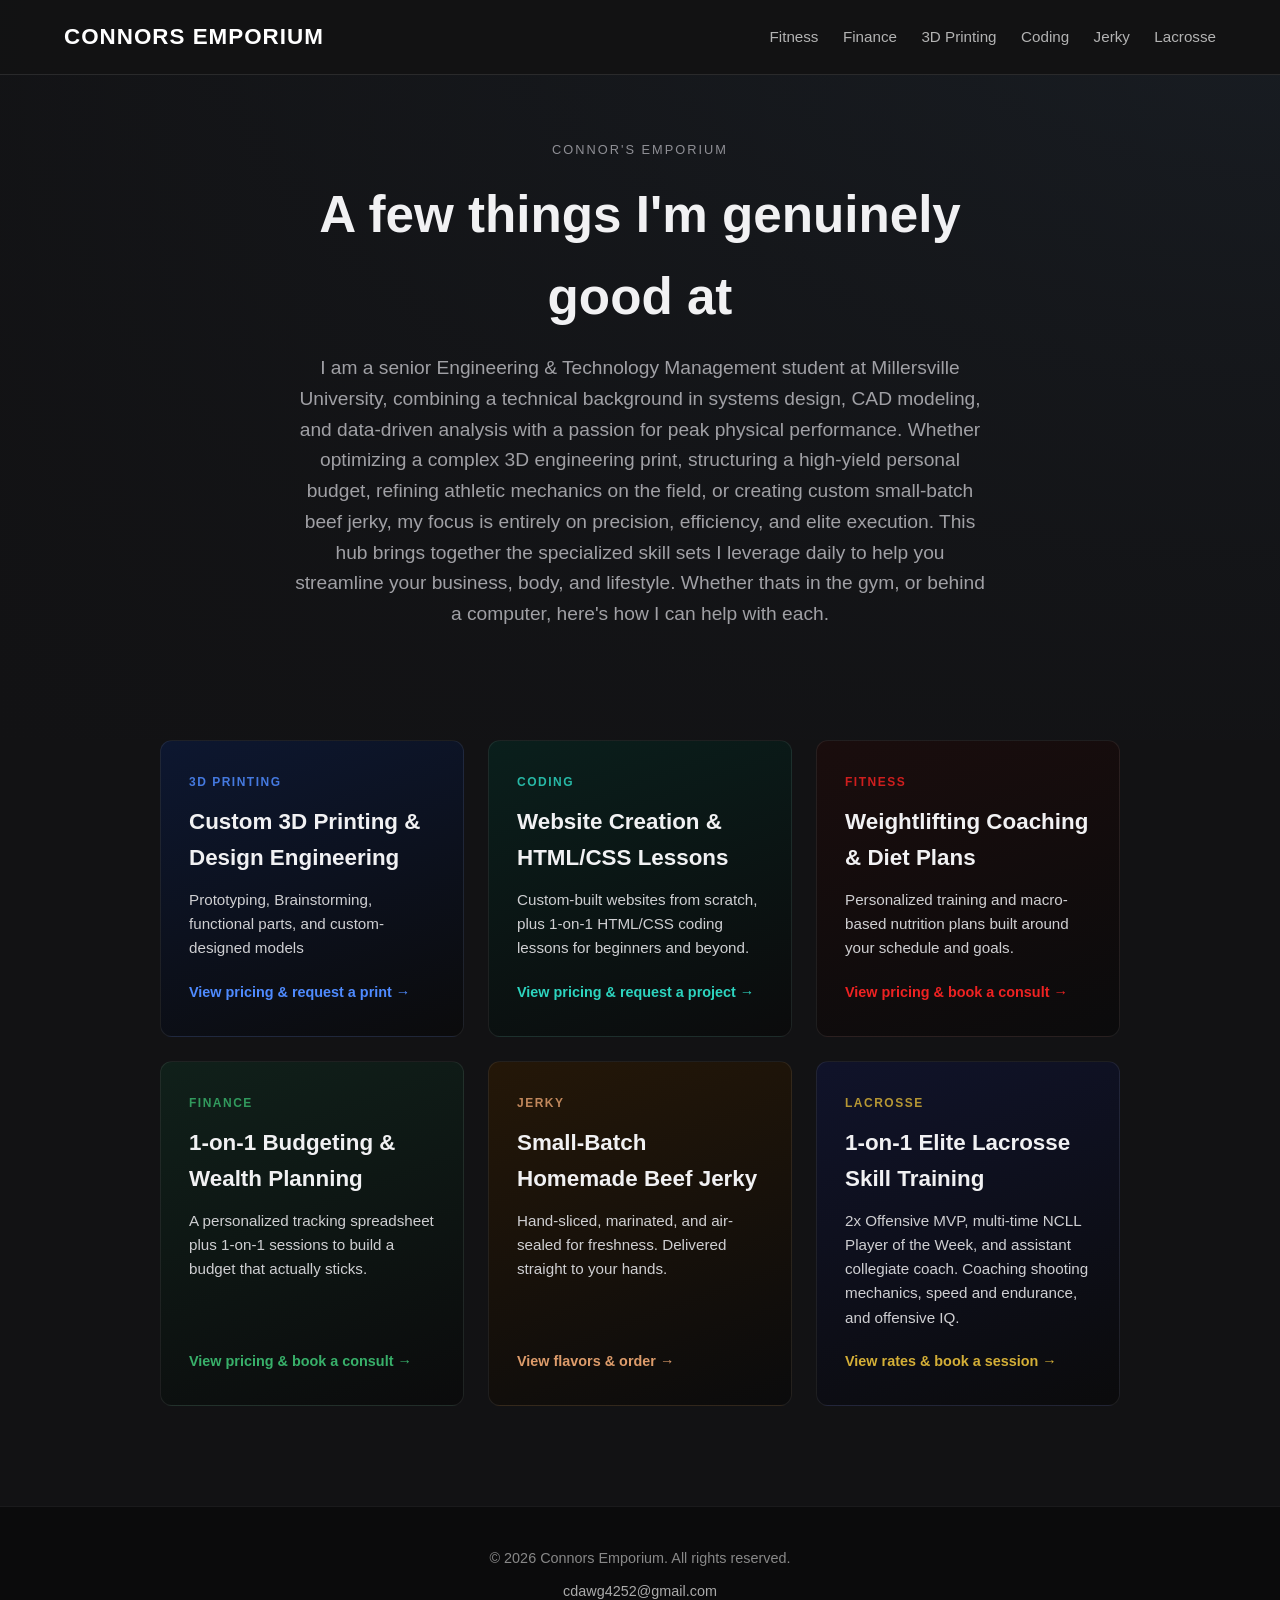
==== commit cbe2b05c: "Add files via upload" ====
--- a/index.html
+++ b/index.html
@@ -3,7 +3,7 @@
 <head>
     <meta charset="UTF-8">
     <meta name="viewport" content="width=device-width, initial-scale=1.0">
-    <title>Connor's Emporium </title>
+    <title>Connors Emporium | Custom Services & Goods</title>
     <meta name="description" content="Connor's Emporium — custom 3D printing & design, coding, personal training & nutrition coaching, budgeting consultations, lacrosse training, and small-batch beef jerky.">
     <link rel="stylesheet" href="style.css">
 </head>
@@ -16,7 +16,7 @@
             <a href="finance.html">Finance</a>
             <a href="printing.html">3D Printing</a>
             <a href="coding.html">Coding</a>
-            <a href="jerky.html">Beef Jerky</a>
+            <a href="jerky.html">Jerky</a>
             <a href="lacrosse.html">Lacrosse</a>
         </nav>
     </header>
@@ -47,9 +47,16 @@
 
         <a href="coding.html" class="service-card card-coding">
             <span class="tag">Coding</span>
-            <h3>Custom Coding & Automation</h3>
-            <p>[Add a line on what you offer — e.g. scripts, websites, automation, tutoring.]</p>
+            <h3>Website Creation & HTML/CSS Lessons</h3>
+            <p>Custom-built websites from scratch, plus 1-on-1 HTML/CSS coding lessons for beginners and beyond.</p>
             <span class="card-cta">View pricing &amp; request a project &rarr;</span>
+        </a>
+
+        <a href="fitness.html" class="service-card card-fitness">
+            <span class="tag">Fitness</span>
+            <h3>Weightlifting Coaching & Diet Plans</h3>
+            <p>Personalized training and macro-based nutrition plans built around your schedule and goals.</p>
+            <span class="card-cta">View pricing &amp; book a consult &rarr;</span>
         </a>
 
         <a href="finance.html" class="service-card card-finance">
@@ -58,14 +65,7 @@
             <p>A personalized tracking spreadsheet plus 1-on-1 sessions to build a budget that actually sticks.</p>
             <span class="card-cta">View pricing &amp; book a consult &rarr;</span>
         </a>
-        
-        <a href="fitness.html" class="service-card card-fitness">
-            <span class="tag">Fitness</span>
-            <h3>Weightlifting Coaching & Diet Plans</h3>
-            <p>Personalized training and macro-based nutrition plans built around your schedule and goals.</p>
-            <span class="card-cta">View pricing &amp; book a consult &rarr;</span>
-        </a>
-        
+
         <a href="jerky.html" class="service-card card-jerky">
             <span class="tag">Jerky</span>
             <h3>Small-Batch Homemade Beef Jerky</h3>
